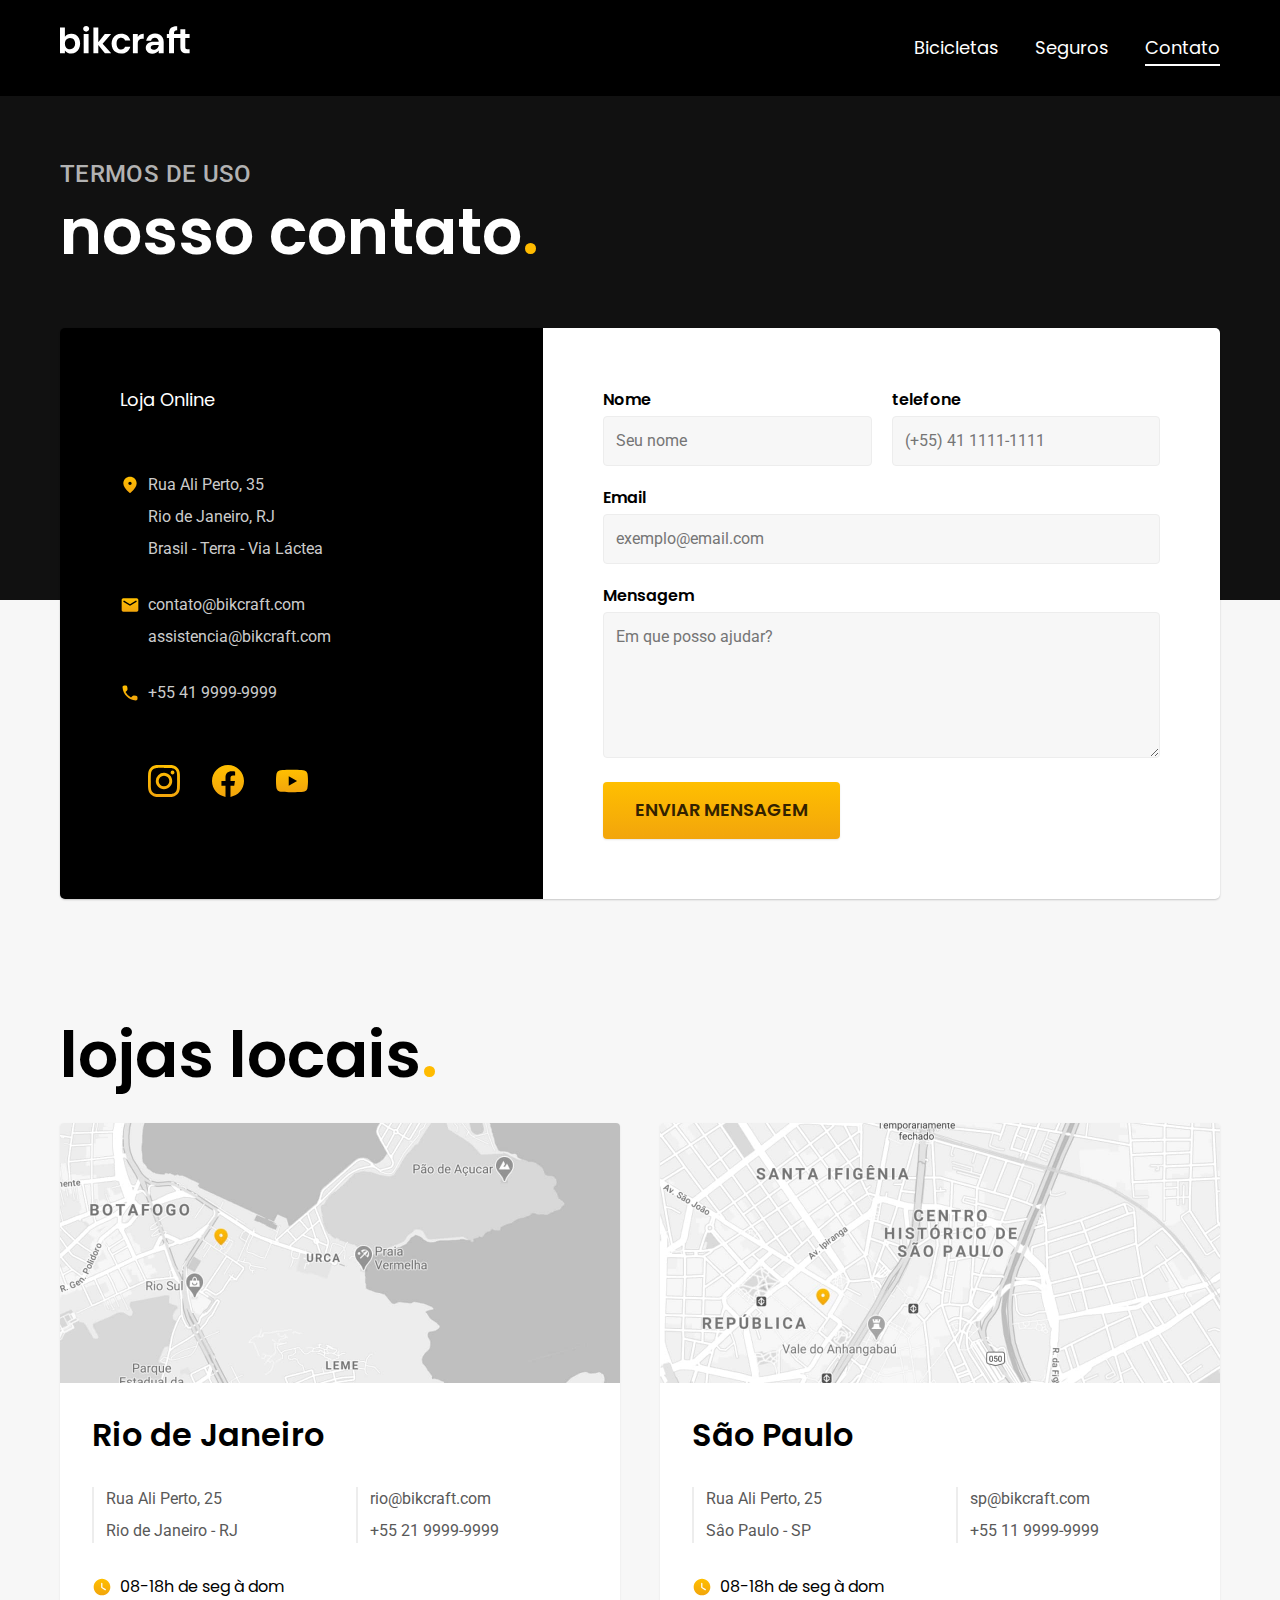
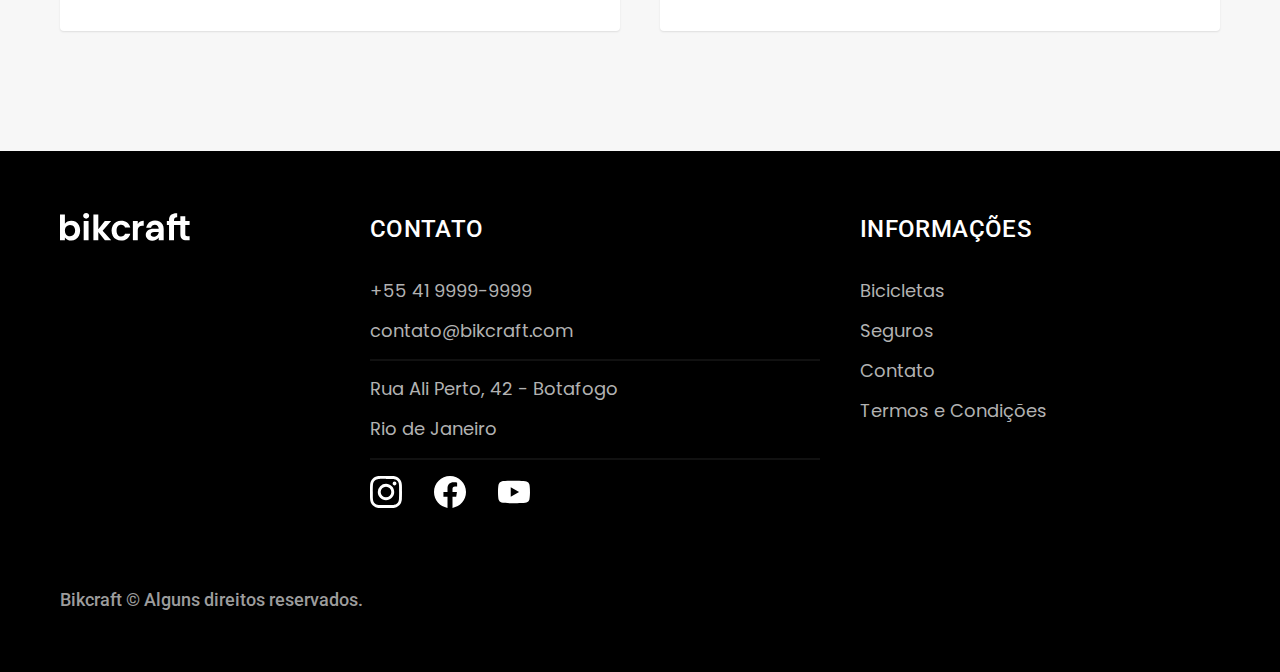
==== contato/contato.html @ 66ee1f3f "First commit" ====
<!DOCTYPE html>
<html lang="pt-br">

<head>
    <meta charset="UTF-8">
    <meta http-equiv="X-UA-Compatible" content="IE=edge">
    <meta name="viewport" content="width=device-width, initial-scale=1.0">
    <meta name="description" content="Bicicletas elétricas de alta precisão e qualidade,  feitas sob medida para o cliente. Explore o mundo na sua velocidade com a Bikcraft.">

    <link rel=" preload" href="/css/style.min.css" as="style">
    <link rel="stylesheet" href="/css/style.min.css">

    <link rel="preconnect" href="https://fonts.googleapis.com">
    <link rel="preconnect" href="https://fonts.gstatic.com" crossorigin>
    <link href="https://fonts.googleapis.com/css2?family=Merriweather:wght@900&family=Poppins:wght@400;600&family=Roboto:wght@400;500;700&display=swap" rel="stylesheet">
    <link rel="icon" href="/resources/img/icones/favicon.svg" type="image/svg+xml">

    <title>Contato | Bikcraft</title>
</head>

<body id="contato">
    <header class="header-bg">
        <div class="container header">
            <a href="../index.html">
                <img src="../resources/img/bikcraft.svg" alt="Bikcraft" width="132" height="32"> width="132" height="32">
            </a>
            <nav aria-label="Navegação">
                <ul class="header-menu font-1-m cor-0">
                    <li> <a href="../bikes/bicicletas.html">Bicicletas</a></li>
                    <li> <a href="../seguros/seguros.html">Seguros</a></li>
                    <li> <a href="../contato/contato.html">Contato</a></li>
                </ul>
            </nav>
        </div>
    </header>

    <main>
        <div class="titulo-bg">
            <div class="container titulo">
                <p class="font-2-l-b cor-5">Termos de uso</p>
                <h1 class="font-1-xxl cor-0">nosso contato<span class="cor-p1">.</span></h1>
            </div>
        </div>

        <div class="container contato">
            <section class="contato-dados" aria-label="Endereço">
                <h2 class="font-1-m cor-0">Loja Online</h2>
                <div class="contato-endereco font-2-s cor-4">
                    <p>Rua Ali Perto, 35</p>
                    <p>Rio de Janeiro, RJ</p>
                    <p>Brasil - Terra - Via Láctea</p>
                </div>
                <address class="contato-meios font-2-s cor-4">
                    <a href="mailto:contato@bikcraft.com">contato@bikcraft.com</a>
                    <a href="mailto:assistencia@bikcraft.com">assistencia@bikcraft.com</a>
                    <a href="tel:+552199999999">+55 41 9999-9999</a>
                </address>

                <div class="contato-redes">
                    <a href="">
                        <img src="../resources/img/redes/instagram-p.svg" alt="Instagram" width="32" height="32">
                    </a>
                    <a href="">
                        <img src="../resources/img/redes/facebook-p.svg" alt="facebook.svg">
                    </a>
                    <a href="">
                        <img src="../resources/img/redes/youtube-p.svg" alt="youtube.svg">
                    </a>
                </div>
            </section>

            <section class="contato-formulario" aria-label="formulario">
                <form class="form" action="./contato.html">
                    <div>
                        <label for="nome">Nome</label>
                        <input type="text" id="nome" name="nome" placeholder="Seu nome">
                    </div>
                    <div>
                        <label for="telefone">telefone</label>
                        <input type="text" id="telefone" name="telefone" placeholder="(+55) 41 1111-1111">
                    </div>
                    <div>
                        <label for="email">Email</label>
                        <input type="email" id="email" name="email" placeholder="exemplo@email.com">
                    </div>
                    <div>
                        <label for="mensagem">Mensagem</label>
                        <textarea id="mensagem" name="mensagem" cols="30" rows="5" placeholder="Em que posso ajudar?"></textarea>
                    </div>
                    <button class="button-padrao">Enviar mensagem</button>
                </form>
            </section>
        </div>
    </main>

    <article class="container lojas">
        <h2 class="font-1-xxl">lojas locais<span class="cor-p1">.</span></h2>

        <div class="lojas-item">
            <img src="/resources/img/lojas/rj.jpg" alt="Mapa marcando o endereço em Rua Ali Perto, 25 - Rio de Janeiro - RJ">

            <div class="lojas-conteudo">
                <h3 class="font-1-xl ">Rio de Janeiro</h3>
                <div class="lojas-dados font-2-s cor-8">
                    <p>Rua Ali Perto, 25</p>
                    <p>Rio de Janeiro - RJ</p>
                </div>
                <div class="lojas-dados font-2-s cor-8">
                    <a href="mailto:rio@bikcraft.com">rio@bikcraft.com</a>
                    <a href="tel:+552199999999">+55 21 9999-9999</a>
                </div>
                <p class="lojas-tempo font-1-s"><img src="/resources/img/icones/horario.svg" alt=""> 08-18h de seg à dom</p>
            </div>

        </div>

        <div class="lojas-item">
            <img src="/resources/img/lojas/sp.jpg" alt="Mapa marcando o endereço em Rua Ali Perto, 25 - Sâo Paulo - SP">

            <div class="lojas-conteudo">
                <h3 class="font-1-xl ">São Paulo</h3>
                <div class="lojas-dados font-2-s cor-8">
                    <p>Rua Ali Perto, 25</p>
                    <p>Sâo Paulo - SP</p>
                </div>
                <div class="lojas-dados font-2-s cor-8">
                    <a href="mailto:rio@bikcraft.com">sp@bikcraft.com</a>
                    <a href="tel:+551199999999">+55 11 9999-9999</a>
                </div>
                <p class="lojas-tempo font-1-s"><img src="/resources/img/icones/horario.svg" alt=""> 08-18h de seg à dom</p>
            </div>

        </div>
    </article>

    <footer class="footer-bg">
        <div class="container footer">
            <img src="../resources/img/bikcraft.svg" alt="Bikcraft" width="132" height="32">
            <div class="footer-contato">
                <h3 class="font-2-l-b cor-0">Contato</h3>
                <ul class="font-1-m cor-5">
                    <li> <a href="tel:+552199999999">+55 41 9999-9999</a> </li>
                    <li> <a href="mailto:contato@bikcraft.com">contato@bikcraft.com</a> </li>
                    <li>Rua Ali Perto, 42 - Botafogo</li>
                    <li>Rio de Janeiro</li>
                </ul>

                <div class="footer-redes">
                    <a href="">
                        <img src="../resources/img/redes/instagram.svg" alt="Instagram">
                    </a>
                    <a href="">
                        <img src="../resources/img/redes/facebook.svg" alt="facebook.svg">
                    </a>
                    <a href="">
                        <img src="../resources/img/redes/youtube.svg" alt="youtube.svg">
                    </a>
                </div>
            </div>
            <div class="footer-informacoes">
                <h3 class="font-2-l-b cor-0">Informações</h3>
                <nav>
                    <ul class="font-1-m cor-5">
                        <li> <a href="../bikes/bicicletas.html">Bicicletas</a></li>
                        <li> <a href="../seguros/seguros.html">Seguros</a></li>
                        <li> <a href="../contato/contato.html">Contato</a></li>
                        <li> <a href="../termos/termos.html">Termos e Condições</a></li>
                    </ul>
                </nav>
            </div>
            <p class="footer-copy font-2-m cor-6">Bikcraft © Alguns direitos reservados.</p>
        </div>
    </footer>
    <script src="/js/script.js"></script>
</body>

</html>
---- css/style.min.css ----
body{margin:0}ul{padding:0;list-style:none}a{text-decoration:none;color:inherit}blockquote,dd,h1,h2,h3,h4,p,ul{margin:0}img{display:block;max-width:100%;height:auto}img[src$=".jpg"]{border-radius:4px}.container{box-sizing:border-box;max-width:1200px;padding:0 20px;margin:0 auto}.container-vazado{box-sizing:border-box;max-width:1400px;padding:0 20px;margin:0 auto}.titulo-bg{background:var(--cor-11);padding-top:60px;padding-bottom:60px}.titulo p{margin-bottom:4px}.col-2{grid-template-columns:span 2}@media (max-width:800px){.titulo-bg{padding-top:40px;padding-bottom:40px}.titulo p{font-size:1rem;font-weight:400}}.header-bg{background:var(--cor-12)}.header{display:flex;flex-wrap:wrap;gap:20px;justify-content:space-between;align-items:center;padding:20px}.header-menu{display:flex;flex-wrap:wrap;gap:36px}.header-menu a{display:inline-block;position:relative;padding:16px 0}.header-menu a:after{content:"";display:block;height:2px;width:0;background:var(--cor-0);margin-top:4px;transition:.2s;position:absolute}.header-menu a.ativo::after,.header-menu a:hover::after{width:100%}@media (max-width:800px){.header-menu{gap:20px}.header-menu a{background:var(--cor-11);padding:12px 16px;border-radius:4px}.header-menu a:hover{background:var(--cor-10)}.header-menu a::before,a:hover::before{display:none}}@media (max-width:600px){.header-menu{gap:12px}.header-menu a{font-size:.875rem;padding:8px 12px}}@media (max-width:500px){.header{flex-direction:column}}.introducao-bg{background:var(--cor-12);box-shadow:inset 0 -120px #fff}.introducao{display:grid;grid-template-columns:1fr 1fr;gap:0 40px}.introducao-conteudo{align-self:end;padding-bottom:210px}.introducao-conteudo h1{margin-bottom:32px}.introducao-conteudo p{margin-bottom:20px;max-width:38ch}.introducao img{object-fit:cover;width:100%;height:100%}@media (max-width:800px){.introducao-bg{background:var(--cor-11);padding:40px}.introducao{grid-template-columns:1fr;gap:32px}.introducao-conteudo{padding-bottom:0}.introducao-conteudo h1{margin-bottom:16px}.introducao img{height:300px;width:100%}}.button-padrao{display:inline-block;padding:16px 32px;background:linear-gradient(#ffbf00,#f2a50c);border-radius:4px;color:#320;font:600 1.125rem/1.35 Poppins,sans-serif;text-transform:uppercase;box-shadow:0 1px 2px rgba(0,0,0,.1);border:none;width:max-content;cursor:pointer}.button-padrao:hover{background:linear-gradient(#ffb60d,#e59317)}.button-sec{display:inline-block;padding:16px 32px;background:var(--cor-10);border-radius:4px;color:#fff;font:600 1.125rem/1.35 Poppins,sans-serif;text-transform:uppercase;box-shadow:0 1px 2px #000}.button-sec:hover{background:var(--cor-9)}.button-terc{display:inline-block;color:var(--cor-p1);font:500 1.5rem/1.5 Poppins,sans-serif;text-transform:uppercase}.button-terc::after{content:"";display:block;width:100%;height:4px;background-color:currentColor}.button-terc:hover{color:var(--cor-0)}.seta{display:flex;align-items:center}.seta::after{content:"";display:inline-block;width:18px;height:10px;margin-left:12px;background:url(/resources/img/icones/seta.svg);transition:.2s}.seta:hover::after{transform:translateX(4px)}@media (max-width:600px){.button-padrao{padding:12px 16px;font-size:1rem}}.font-1-xs{font:400 0.75rem/1.35 Poppins,sans-serif}.font-2-xs{font:400 0.875rem/1.43 Roboto,sans-serif}.font-1-s{font:400 1rem/1.5 Poppins,sans-serif}.font-2-s{font:400 1rem/1.5 Roboto,sans-serif}.font-1-m,.font-1-m-b{font:400 1.125rem/1.35 Poppins,sans-serif}.font-1-m-b{font-weight:600}.font-2-m{font:500 1.125rem/1.35 Roboto,sans-serif}.font-1-l{font:400 1.5rem/1.5 Poppins,sans-serif}.font-2-l,.font-2-l-b{font:400 1.5rem/1.5 Roboto,sans-serif}.font-2-l-b{font-weight:500;letter-spacing:.015em;text-transform:uppercase}.font-1-xl{font:600 2rem/1.25 Poppins,sans-serif}.font-2-xl{font:500 2rem/1.25 Roboto,sans-serif}.font-1-xxl{font:600 4rem/1.125 Poppins,sans-serif}@media (max-width:1200px){.font-1-xxl{font-size:3rem}.font-2-l,.font-2-l-b{font-size:1.125rem}}@media (max-width:800px){.font-1-xxl{font-size:2rem}.font-1-xl,.font-2-xl{font-size:1.5rem}}:root{--cor-0:#fff;--cor-1:#f7f7f7;--cor-2:#ededed;--cor-3:#dedede;--cor-4:#ccc;--cor-5:#b2b2b2;--cor-6:#9c9c9c;--cor-7:#717171;--cor-8:#595959;--cor-9:#404040;--cor-10:#2e2e2e;--cor-11:#111;--cor-12:#000;--cor-p1:#ffbb00;--cor-p2:#e4a30b;--cor-p3:#a66f00;--cor-p4:#664400;--cor-p5:#332200}.cor-0{color:var(--cor-0)}.cor-1{color:var(--cor-1)}.cor-2{color:var(--cor-2)}.cor-3{color:var(--cor-3)}.cor-4{color:var(--cor-4)}.cor-5{color:var(--cor-5)}.cor-6{color:var(--cor-6)}.cor-7{color:var(--cor-7)}.cor-8{color:var(--cor-8)}.cor-9{color:var(--cor-9)}.cor-10{color:var(--cor-10)}.cor-11{color:var(--cor-11)}.cor-12{color:var(--cor-12)}.cor-p1{color:var(--cor-p1)}.cor-p2{color:var(--cor-12)}.cor-p3{color:var(--cor-p3)}.cor-p4{color:var(--cor-p4)}.cor-p5{color:var(--cor-p5)}.bike-list{padding-top:80px;padding-bottom:120px}.bike-list h2{margin-bottom:40px}.bike-list ul{display:flex;gap:40px;overflow-x:auto}.bike-list li{min-width:280px;margin-bottom:20px}.bike-list a{display:block}.bike-list img{margin-bottom:16px}.bike-list h3{display:flex;align-items:center;margin-bottom:8px}.bike-list h3::before{content:"";display:inline-block;height:8px;width:12px;background-color:var(--cor-p1);margin-right:8px}.bike-list a:hover h3::before{width:24px;transition:all .3s}.bike-list li span{padding-left:20px}@media (max-width:800px){.bike-list{padding-bottom:60px}}.tecnologia-bg{background:var(--cor-11);box-shadow:inset 0 80px var(--cor-0),inset 0 -80px var(--cor-0)}.tecnologia{display:grid;grid-template-columns:1fr 1fr;gap:40px}.tecnologia-imagem img{height:100%;width:100%;object-fit:cover;object-position:left}.tecnologia-conteudo{padding-top:160px;padding-bottom:160px}.tecnologia-conteudo>span{display:block;margin-bottom:20px}.tecnologia-conteudo h2{margin-bottom:32px}.tecnologia-conteudo>p{margin-bottom:20px}.tecnologia a{margin-bottom:80px}.tecnologia-vantagens{display:flex;gap:40px}.tecnologia-vantagens h3{margin-bottom:8px;width:max-content}.tecnologia-vantagens img{width:24px;margin-bottom:8px}@media (max-width:800px){.tecnologia-bg{box-shadow:initial}.tecnologia{grid-template-columns:1fr}.tecnologia-conteudo{padding-top:60px;padding-bottom:60px}.tecnologia-imagem{display:none}.tecnologia a{margin-bottom:60px}}@media (max-width:800px){.tecnologia-vantagens{flex-direction:column}}.parceiros{padding-top:60px;padding-bottom:120px}.parceiros h2{margin-bottom:60px}.parceiros ul{display:grid;grid-template-columns:repeat(4,1fr)}.parceiros li{display:flex;padding:32px;border-left:2px solid var(--cor-2)}.parceiros li:first-child,.parceiros li:nth-child(5){border-left:none}.parceiros li:nth-child(n+5){border-top:2px solid var(--cor-2)}.parceiros img{margin:auto}@media (max-width:800px){.parceiros{padding-bottom:60px}.parceiros li{padding:20px}.parceiros h2{margin-bottom:20px}.parceiros ul{grid-template-columns:1fr 1fr}.parceiros li{display:flex;padding:32px;border-left:2px solid var(--cor-2)}.parceiros li:nth-child(odd){border-left:none}.parceiros li:nth-child(n+3){border-top:2px solid var(--cor-2)}}.depoimento{display:grid;grid-template-columns:1fr 1fr;background:var(--cor-p1);overflow:hidden}.depoimento img{width:100%;height:100%;object-fit:cover;border-radius:0}.depoimento-conteudo{padding:40px 40px 80px 80px;align-self:end}.depoimento-conteudo p{font-family:Merriweather,serif;font-style:italic;font-weight:900;margin-bottom:32px;max-width:32ch;position:relative}.depoimento-conteudo p::before{content:"“";font-size:5rem;color:var(--cor-p2);position:absolute;left:-70px;top:-20px}.depoimento-conteudo p::after{content:"”";font-size:5rem;color:var(--cor-p2);position:absolute}@media (min-width:1200px){.depoimento img{max-height:520px}}@media (max-width:800px){.depoimento{grid-template-columns:1fr;text-align:center}.depoimento-conteudo{padding:40px 20px;justify-self:center}.depoimento img{max-height:200px}}@media (max-width:600px){.depoimento-conteudo p{font-size:.875rem;font-weight:900;margin-bottom:32px;max-width:32ch;position:relative}.depoimento-conteudo p::before{content:"“";font-size:2.5rem;color:var(--cor-p2);position:absolute;left:-30px;top:-20px}.depoimento-conteudo p::after{content:"”";font-size:2.5rem;color:var(--cor-p2);position:absolute}}.seguros-bg{background:var(--cor-11)}.seguros{padding-top:60px;padding-bottom:60px;display:grid;grid-template-columns:1fr 1fr;gap:40px;align-items:center}#seguros .seguros{padding-top:0}.seguros h2{grid-column:1/-1}.seguros-item{background:var(--cor-12);padding:32px 32px 32px 60px;border-radius:4px;display:grid;grid-template-columns:1fr auto}.seguros-item h3{margin-bottom:40px}.seguros-item span{grid-column:2;display:block;text-align:right}.seguros-item ul{grid-column:1/-1;margin-bottom:32px}.seguros-item li{display:flex;align-items:center;position:relative}.seguros-item li+li{margin-top:20px}.seguros-item li::before{content:"";display:inline-block;width:13px;height:9px;background-image:url(/resources/img/icones/lista.svg);position:absolute;left:-21px}.seguros-item a{grid-column:1/-1;max-width:fit-content}@media (max-width:800px){.seguros{grid-template-columns:1fr}}.footer-bg{background:var(--cor-12)}.footer{display:grid;grid-template-columns:3fr 5fr 4fr;gap:40px;padding-top:60px;padding-bottom:60px}.footer h3{margin-bottom:32px}.footer-contato ul{margin-bottom:16px}.footer-contato li:nth-child(even)::after{content:"";display:block;max-height:360px;height:2px;background:var(--cor-11);margin-top:16px}.footer li{margin-bottom:16px}.footer-redes{display:flex;gap:32px}.footer a:hover{color:var(--cor-0)}.footer-copy{grid-column:1/-1;margin-top:40px}@media (max-width:800px){.footer>img{display:none}.footer{grid-template-columns:1fr 1fr}}@media (max-width:600px){.footer{grid-template-columns:1fr;gap:60px}.footer-copy{margin-top:0}}.termos{padding-top:80px;padding-bottom:80px}.termos h2{font-weight:600}.termos p+h2{margin-top:40px}.termos p{max-width:77ch;margin-bottom:24px}.bicicletas-bg{background:linear-gradient(to right,#fff 30%,#111 30%)}.bicicletas{display:grid;grid-template-columns:1fr 1fr;gap:40px;padding-top:60px;padding-bottom:60px}.bicicletas-imagem{position:relative}.bicicletas-imagem span{display:inline-block;background-color:var(--cor-12);padding:8px 16px 8px 8px;border-radius:4px 0 0 4px;position:absolute;top:20px;right:0}.bicicletas-conteudo{display:grid;grid-template-columns:1fr auto;align-content:start}.bicicletas-conteudo h2,.bicicletas-conteudo p{grid-column:1/-1}.bicicletas-conteudo h2{margin-bottom:20px}.bicicletas-conteudo h2::before{content:"";display:block;width:12px;height:8px;background:var(--cor-p1);margin-bottom:8px}.bicicletas-conteudo p{margin-bottom:32px}.bicicletas-conteudo a{place-self:end}.bicicletas li{display:flex;align-items:center;gap:8px}.bicicletas li+li{margin-top:16px}.bicicletas-conteudo img{width:24px}@media (max-width:800px){.bicicletas-bg{background:var(--cor-11)}.bicicletas{grid-template-columns:1fr;gap:20px;padding-top:40px;padding-bottom:40px}}@media (max-width:600px){.bicicletas-conteudo{grid-template-columns:1fr}.bicicletas ul{margin-bottom:32px}.bicicletas a{place-self:start}}.vantagens-bg{background:var(--cor-12)}.vantagens{padding-top:120px;padding-bottom:120px}.vantagens h2{margin-bottom:60px}.vantagens ul{display:grid;grid-template-columns:repeat(auto-fit,minmax(280px,max-content));gap:40px 80px}.vantagens h3,.vantagens img{margin-bottom:8px}@media (max-width:800px){.vantagens{padding-top:60px;padding-bottom:60px}.vantagens h2{margin-bottom:40px}.vantagens ul{gap:20px}}.perguntas{padding-bottom:120px;padding-top:120px}.perguntas h2{margin-bottom:60px}.perguntas button{display:grid;grid-template-columns:auto 1fr auto;align-items:center;gap:8px;cursor:pointer;border:none;background:0 0;width:100%;text-align:left}.perguntas dl>div{padding:20px;border-radius:4px}.perguntas dl>div:nth-child(odd){background:var(--cor-1)}.perguntas button::before{content:"";display:inline-block;width:12px;height:8px;background:var(--cor-p1)}.perguntas button::after{content:"";display:inline-block;width:14px;height:6px;background:url(/resources/img/icones/seta-abrir.svg);transition:all .3s}.perguntas button:hover:after,.perguntas button[aria-expanded=true]::after{transform:rotate(180deg)}.js .perguntas dd{display:none;padding-left:20px;padding-top:16px;max-width:80ch}.js .perguntas dd.ativa{display:block}@media (max-width:800px){.perguntas{padding-top:60px;padding-bottom:60px}.perguntas h2{margin-bottom:40px}}.bicicleta{display:grid;grid-template-columns:1fr 1fr;align-items:start;gap:40px;padding-top:60px;padding-bottom:60px}.bicicleta-imagens{display:flex;flex-wrap:wrap;gap:20px}.bicicleta-imagens img{flex:1;min-width:200px;cursor:pointer}.bicicleta-imagens img:nth-child(1){min-width:100%}.bicicleta-conteudo>p{margin-bottom:32px}.bicicleta-comprar{display:grid;grid-template-columns:max-content auto;align-items:center;justify-items:start;gap:8px 12px}.bicicleta-comprar a{grid-row:span 2}.bicicleta-comprar span{display:flex;align-items:center;background:var(--cor-12);padding:4px 8px;border-radius:4px;gap:8px}.bicicleta-conteudo h2{text-transform:uppercase;letter-spacing:.015em;margin-bottom:12px;margin-top:40px}.bicicleta-ficha,.bicicleta-informacoes{padding:32px;background:var(--cor-12);border-radius:4px}.bicicleta-informacoes{margin-bottom:40px;display:grid;grid-template-columns:1fr 1fr;gap:32px}.bicicleta-informacoes img{max-width:24px;margin-bottom:8px}.bicicleta-informacoes h3{margin-bottom:8px}.bicicleta-ficha li{padding:4px 0;display:flex;justify-content:space-between;border-bottom:1px solid var(--cor-11)}.bicicleta-ficha li:last-child{border-bottom:none}.bicicleta-ficha span{color:var(--cor-6)}@media (max-width:800px){.bicicleta{grid-template-columns:1fr;padding-top:40px;padding-bottom:40px}.bicicleta-imagens{grid-row:2}}@media (max-width:500px){.bicicleta-informacoes{grid-template-columns:1fr}.bicicleta-comprar{grid-template-columns:1fr}}.seguro-bg{background:var(--cor-11);box-shadow:inset 0 120px var(--cor-0),inset 0 -120px var(--cor-12)}.seguro{display:grid;grid-template-columns:1fr 1fr;gap:40px}.seguro-imagem img{border-radius:0;object-fit:cover;height:100%;width:100%}.seguro-conteudo{padding-top:180px;padding-bottom:180px}.seguro h2{margin-bottom:32px}.seguro p{margin-bottom:20px}@media (max-width:800px){.seguro-bg{background:var(--cor-11);box-shadow:inset 0 -60px var(--cor-12)}.seguro{grid-template-columns:1fr}.seguro-conteudo{grid-row:1;padding-top:40px;padding-bottom:0}}#contato{background:linear-gradient(var(--cor-11) 600px,var(--cor-1) 0)}.contato{display:grid;grid-template-columns:5fr 7fr}.contato-dados,.contato-formulario{padding:60px;box-shadow:0 1px 2px rgba(0,0,0,.2)}.contato-dados{background:var(--cor-12);border-radius:5px 0 0 5px}.contato-formulario{background:var(--cor-0);border-radius:0 5px 5px 0}.contato-dados h2{margin-bottom:60px}.contato-endereco{margin-bottom:32px;padding-left:28px;background:url(/resources/img/icones/local.svg) no-repeat 0 2px}.contato-endereco p{margin-bottom:8px}.contato-meios a{display:block;max-width:max-content;margin-bottom:8px;padding-left:28px}.contato-meios a:hover{color:var(--cor-0)}.contato-meios a:first-child{background:url(/resources/img/icones/email.svg) no-repeat 0 2px}.contato-meios a:nth-child(2){margin-bottom:32px}.contato-meios a:nth-child(3){background:url(/resources/img/icones/telefone.svg) no-repeat 0 2px;margin-bottom:60px}.contato-redes{display:flex;gap:32px;padding-left:28px}@media (max-width:800px){.contato{grid-template-columns:1fr}.contato-dados,.contato-formulario{padding:20px}.contato-dados{border-radius:5px 5px 0 0}.contato-formulario{border-radius:0 0 5px 5px}.contato-dados h2{margin-bottom:32px}.contato-meios a:nth-child(3){background:url(/resources/img/icones/telefone.svg) no-repeat 0 2px;margin-bottom:32px}.contato-redes{margin-bottom:12px}}@media (max-width:600px){#contato{background:linear-gradient(var(--cor-11) 400px,var(--cor-1) 0)}}.lojas{display:grid;grid-template-columns:1fr 1fr;gap:0 40px;padding-top:120px;padding-bottom:120px}.lojas h2{grid-column:1/-1;padding-bottom:32px}.lojas img{border-radius:4px 4px 0 0}.lojas-item{border-radius:4px;background:var(--cor-0);box-shadow:0 1px 2px rgba(0,0,0,.1)}.lojas-conteudo{display:grid;grid-template-columns:1fr 1fr;gap:32px 32px;padding:32px}.lojas-conteudo h3,.lojas-tempo{grid-column:1/-1}.lojas-dados{display:grid;gap:8px;border-left:2px solid var(--cor-2);padding-left:12px}.lojas-tempo{display:flex;align-items:center;gap:8px}@media (max-width:800px){.lojas{gap:20px;padding-top:60px;padding-bottom:60px}.lojas h2{margin-bottom:32px}.lojas-conteudo{grid-template-columns:1fr}}@media (max-width:800px){.lojas{grid-template-columns:1fr}}.form{display:grid;grid-template-columns:1fr 1fr;gap:20px}.form .col-2{grid-column:span 2}.form label{display:block;font:600 1rem/1.5 Poppins,sans-serif;margin-bottom:4px}.form input[type=email],.form input[type=text],.form textarea{font:400 1rem/1.5 Roboto,sans-serif;background:var(--cor-1);border:1px solid var(--cor-2);padding:12px;border-radius:4px;width:100%;box-sizing:border-box}.form input[type=email]:focus,.form input[type=text]:focus,.form textarea:focus{outline:0;border-color:var(--cor-p1);background:var(--cor-0);box-shadow:0 0 0 2px #fea}.form button,.form div:nth-child(3),.form div:nth-child(4){grid-column:span 2}@media (max-width:800px){.form{grid-template-columns:1fr}.form button,.form div:nth-child(3),.form div:nth-child(4){grid-column:1}.form .col-2{grid-column:1}}#orcamento{background:linear-gradient(var(--cor-11) 600px,var(--cor-1) 0)}.orcamento{display:grid;grid-template-columns:5fr 7fr;padding-bottom:120px}.orcamento h2{text-transform:uppercase;position:relative;display:flex;align-items:center}.orcamento h2::before{content:"";display:inline-block;width:4px;height:8px;background:var(--cor-p1);position:absolute;left:-12px}.orcamento-dados,.orcamento-produto{padding:60px;box-shadow:0 1px 2px rgba(0,0,0,.1)}.orcamento-produto{border-radius:5px 0 0 5px;background:var(--cor-12);display:grid;grid-template-columns:1fr 1fr;gap:20px;align-content:start}.orcamento-produto label{font:400 1rem/1.5 Poppins,sans-serif;color:var(--cor-4);background:var(--cor-10);padding:12px 16px;border-radius:4px;cursor:pointer;display:grid;grid-template-columns:auto 1fr auto;align-items:center}.orcamento-produto input[type=radio]{opacity:0;position:absolute;pointer-events:none}.orcamento-produto label:hover{background:var(--cor-9)}.orcamento-produto input:checked+label{background:var(--cor-0);color:var(--cor-11);transition:all .3s}.orcamento-produto label::before{content:"";display:inline-block;width:12px;height:12px;border:1px solid var(--cor-6);border-radius:50%;margin-right:8px}.orcamento-produto label span{display:none}.orcamento-produto input:checked+label span{display:inline-block}.orcamento-produto input:checked+label::before{background:var(--cor-7);box-shadow:inset 0 0 0 3px var(--cor-0),inset 0 0 0 5px var(--cor-7)}.orcamento-produto>*{grid-column:1/-1}.orcamento-produto>label{grid-column:initial}.orcamento-dados{border-radius:0 5px 5px 0;background:var(--cor-0)}.orcamento-conteudo{display:none}.orcamento-conteudo h2{margin-top:20px}.margin{margin-top:20px}#bikcraft:checked~#orcamento-bikcraft,#seguro:checked~#orcamento-seguro{display:grid;gap:20px}.orcamento-detalhes{background:var(--cor-0);padding:20px;display:none;grid-template-columns:1fr 1fr;border-radius:4px;align-items:center}.orcamento-detalhes li{display:flex;align-items:center;margin-bottom:8px}.orcamento-detalhes li img{width:16px;margin-right:8px}.orcamento-produto input:checked+label+.orcamento-detalhes{display:grid;margin-bottom:20px}.checkbox{margin-top:30px;margin-bottom:10px;display:grid;grid-template-columns:auto 1fr;gap:10px;align-items:center}.checkbox label{margin:0}.checkbox input{margin:0;width:16px;height:16px}.checkbox a{color:#6495ed}@media (max-width:1200px){.orcamento-dados,.orcamento-produto{padding:32px}}@media (max-width:800px){.orcamento{grid-template-columns:1fr}.orcamento-dados{border-radius:5px 5px 0 0}.orcamento-dados{border-radius:0 0 5px 5px}}@media (max-width:400px){.orcamento-produto{grid-template-columns:1fr}.checkbox input{margin:0;width:20px;height:20px}.checkbox label{font-size:.81rem}}.js .fadeInDown{transform:translate3d(0,-20px,0)}.js .fadeInUp{transform:translate3d(0,20px,0)}.js .fadeInRight{transform:translate3d(20px,0,0)}.js .fadeInLeft{transform:translate3d(-20px,0,0)}.js [data-anime]{opacity:0}.js .anime{opacity:1;transform:none;transition:transform .8s,opacity .8s}
---- css/style.min.css ----
body{margin:0}ul{padding:0;list-style:none}a{text-decoration:none;color:inherit}blockquote,dd,h1,h2,h3,h4,p,ul{margin:0}img{display:block;max-width:100%;height:auto}img[src$=".jpg"]{border-radius:4px}.container{box-sizing:border-box;max-width:1200px;padding:0 20px;margin:0 auto}.container-vazado{box-sizing:border-box;max-width:1400px;padding:0 20px;margin:0 auto}.titulo-bg{background:var(--cor-11);padding-top:60px;padding-bottom:60px}.titulo p{margin-bottom:4px}.col-2{grid-template-columns:span 2}@media (max-width:800px){.titulo-bg{padding-top:40px;padding-bottom:40px}.titulo p{font-size:1rem;font-weight:400}}.header-bg{background:var(--cor-12)}.header{display:flex;flex-wrap:wrap;gap:20px;justify-content:space-between;align-items:center;padding:20px}.header-menu{display:flex;flex-wrap:wrap;gap:36px}.header-menu a{display:inline-block;position:relative;padding:16px 0}.header-menu a:after{content:"";display:block;height:2px;width:0;background:var(--cor-0);margin-top:4px;transition:.2s;position:absolute}.header-menu a.ativo::after,.header-menu a:hover::after{width:100%}@media (max-width:800px){.header-menu{gap:20px}.header-menu a{background:var(--cor-11);padding:12px 16px;border-radius:4px}.header-menu a:hover{background:var(--cor-10)}.header-menu a::before,a:hover::before{display:none}}@media (max-width:600px){.header-menu{gap:12px}.header-menu a{font-size:.875rem;padding:8px 12px}}@media (max-width:500px){.header{flex-direction:column}}.introducao-bg{background:var(--cor-12);box-shadow:inset 0 -120px #fff}.introducao{display:grid;grid-template-columns:1fr 1fr;gap:0 40px}.introducao-conteudo{align-self:end;padding-bottom:210px}.introducao-conteudo h1{margin-bottom:32px}.introducao-conteudo p{margin-bottom:20px;max-width:38ch}.introducao img{object-fit:cover;width:100%;height:100%}@media (max-width:800px){.introducao-bg{background:var(--cor-11);padding:40px}.introducao{grid-template-columns:1fr;gap:32px}.introducao-conteudo{padding-bottom:0}.introducao-conteudo h1{margin-bottom:16px}.introducao img{height:300px;width:100%}}.button-padrao{display:inline-block;padding:16px 32px;background:linear-gradient(#ffbf00,#f2a50c);border-radius:4px;color:#320;font:600 1.125rem/1.35 Poppins,sans-serif;text-transform:uppercase;box-shadow:0 1px 2px rgba(0,0,0,.1);border:none;width:max-content;cursor:pointer}.button-padrao:hover{background:linear-gradient(#ffb60d,#e59317)}.button-sec{display:inline-block;padding:16px 32px;background:var(--cor-10);border-radius:4px;color:#fff;font:600 1.125rem/1.35 Poppins,sans-serif;text-transform:uppercase;box-shadow:0 1px 2px #000}.button-sec:hover{background:var(--cor-9)}.button-terc{display:inline-block;color:var(--cor-p1);font:500 1.5rem/1.5 Poppins,sans-serif;text-transform:uppercase}.button-terc::after{content:"";display:block;width:100%;height:4px;background-color:currentColor}.button-terc:hover{color:var(--cor-0)}.seta{display:flex;align-items:center}.seta::after{content:"";display:inline-block;width:18px;height:10px;margin-left:12px;background:url(/resources/img/icones/seta.svg);transition:.2s}.seta:hover::after{transform:translateX(4px)}@media (max-width:600px){.button-padrao{padding:12px 16px;font-size:1rem}}.font-1-xs{font:400 0.75rem/1.35 Poppins,sans-serif}.font-2-xs{font:400 0.875rem/1.43 Roboto,sans-serif}.font-1-s{font:400 1rem/1.5 Poppins,sans-serif}.font-2-s{font:400 1rem/1.5 Roboto,sans-serif}.font-1-m,.font-1-m-b{font:400 1.125rem/1.35 Poppins,sans-serif}.font-1-m-b{font-weight:600}.font-2-m{font:500 1.125rem/1.35 Roboto,sans-serif}.font-1-l{font:400 1.5rem/1.5 Poppins,sans-serif}.font-2-l,.font-2-l-b{font:400 1.5rem/1.5 Roboto,sans-serif}.font-2-l-b{font-weight:500;letter-spacing:.015em;text-transform:uppercase}.font-1-xl{font:600 2rem/1.25 Poppins,sans-serif}.font-2-xl{font:500 2rem/1.25 Roboto,sans-serif}.font-1-xxl{font:600 4rem/1.125 Poppins,sans-serif}@media (max-width:1200px){.font-1-xxl{font-size:3rem}.font-2-l,.font-2-l-b{font-size:1.125rem}}@media (max-width:800px){.font-1-xxl{font-size:2rem}.font-1-xl,.font-2-xl{font-size:1.5rem}}:root{--cor-0:#fff;--cor-1:#f7f7f7;--cor-2:#ededed;--cor-3:#dedede;--cor-4:#ccc;--cor-5:#b2b2b2;--cor-6:#9c9c9c;--cor-7:#717171;--cor-8:#595959;--cor-9:#404040;--cor-10:#2e2e2e;--cor-11:#111;--cor-12:#000;--cor-p1:#ffbb00;--cor-p2:#e4a30b;--cor-p3:#a66f00;--cor-p4:#664400;--cor-p5:#332200}.cor-0{color:var(--cor-0)}.cor-1{color:var(--cor-1)}.cor-2{color:var(--cor-2)}.cor-3{color:var(--cor-3)}.cor-4{color:var(--cor-4)}.cor-5{color:var(--cor-5)}.cor-6{color:var(--cor-6)}.cor-7{color:var(--cor-7)}.cor-8{color:var(--cor-8)}.cor-9{color:var(--cor-9)}.cor-10{color:var(--cor-10)}.cor-11{color:var(--cor-11)}.cor-12{color:var(--cor-12)}.cor-p1{color:var(--cor-p1)}.cor-p2{color:var(--cor-12)}.cor-p3{color:var(--cor-p3)}.cor-p4{color:var(--cor-p4)}.cor-p5{color:var(--cor-p5)}.bike-list{padding-top:80px;padding-bottom:120px}.bike-list h2{margin-bottom:40px}.bike-list ul{display:flex;gap:40px;overflow-x:auto}.bike-list li{min-width:280px;margin-bottom:20px}.bike-list a{display:block}.bike-list img{margin-bottom:16px}.bike-list h3{display:flex;align-items:center;margin-bottom:8px}.bike-list h3::before{content:"";display:inline-block;height:8px;width:12px;background-color:var(--cor-p1);margin-right:8px}.bike-list a:hover h3::before{width:24px;transition:all .3s}.bike-list li span{padding-left:20px}@media (max-width:800px){.bike-list{padding-bottom:60px}}.tecnologia-bg{background:var(--cor-11);box-shadow:inset 0 80px var(--cor-0),inset 0 -80px var(--cor-0)}.tecnologia{display:grid;grid-template-columns:1fr 1fr;gap:40px}.tecnologia-imagem img{height:100%;width:100%;object-fit:cover;object-position:left}.tecnologia-conteudo{padding-top:160px;padding-bottom:160px}.tecnologia-conteudo>span{display:block;margin-bottom:20px}.tecnologia-conteudo h2{margin-bottom:32px}.tecnologia-conteudo>p{margin-bottom:20px}.tecnologia a{margin-bottom:80px}.tecnologia-vantagens{display:flex;gap:40px}.tecnologia-vantagens h3{margin-bottom:8px;width:max-content}.tecnologia-vantagens img{width:24px;margin-bottom:8px}@media (max-width:800px){.tecnologia-bg{box-shadow:initial}.tecnologia{grid-template-columns:1fr}.tecnologia-conteudo{padding-top:60px;padding-bottom:60px}.tecnologia-imagem{display:none}.tecnologia a{margin-bottom:60px}}@media (max-width:800px){.tecnologia-vantagens{flex-direction:column}}.parceiros{padding-top:60px;padding-bottom:120px}.parceiros h2{margin-bottom:60px}.parceiros ul{display:grid;grid-template-columns:repeat(4,1fr)}.parceiros li{display:flex;padding:32px;border-left:2px solid var(--cor-2)}.parceiros li:first-child,.parceiros li:nth-child(5){border-left:none}.parceiros li:nth-child(n+5){border-top:2px solid var(--cor-2)}.parceiros img{margin:auto}@media (max-width:800px){.parceiros{padding-bottom:60px}.parceiros li{padding:20px}.parceiros h2{margin-bottom:20px}.parceiros ul{grid-template-columns:1fr 1fr}.parceiros li{display:flex;padding:32px;border-left:2px solid var(--cor-2)}.parceiros li:nth-child(odd){border-left:none}.parceiros li:nth-child(n+3){border-top:2px solid var(--cor-2)}}.depoimento{display:grid;grid-template-columns:1fr 1fr;background:var(--cor-p1);overflow:hidden}.depoimento img{width:100%;height:100%;object-fit:cover;border-radius:0}.depoimento-conteudo{padding:40px 40px 80px 80px;align-self:end}.depoimento-conteudo p{font-family:Merriweather,serif;font-style:italic;font-weight:900;margin-bottom:32px;max-width:32ch;position:relative}.depoimento-conteudo p::before{content:"“";font-size:5rem;color:var(--cor-p2);position:absolute;left:-70px;top:-20px}.depoimento-conteudo p::after{content:"”";font-size:5rem;color:var(--cor-p2);position:absolute}@media (min-width:1200px){.depoimento img{max-height:520px}}@media (max-width:800px){.depoimento{grid-template-columns:1fr;text-align:center}.depoimento-conteudo{padding:40px 20px;justify-self:center}.depoimento img{max-height:200px}}@media (max-width:600px){.depoimento-conteudo p{font-size:.875rem;font-weight:900;margin-bottom:32px;max-width:32ch;position:relative}.depoimento-conteudo p::before{content:"“";font-size:2.5rem;color:var(--cor-p2);position:absolute;left:-30px;top:-20px}.depoimento-conteudo p::after{content:"”";font-size:2.5rem;color:var(--cor-p2);position:absolute}}.seguros-bg{background:var(--cor-11)}.seguros{padding-top:60px;padding-bottom:60px;display:grid;grid-template-columns:1fr 1fr;gap:40px;align-items:center}#seguros .seguros{padding-top:0}.seguros h2{grid-column:1/-1}.seguros-item{background:var(--cor-12);padding:32px 32px 32px 60px;border-radius:4px;display:grid;grid-template-columns:1fr auto}.seguros-item h3{margin-bottom:40px}.seguros-item span{grid-column:2;display:block;text-align:right}.seguros-item ul{grid-column:1/-1;margin-bottom:32px}.seguros-item li{display:flex;align-items:center;position:relative}.seguros-item li+li{margin-top:20px}.seguros-item li::before{content:"";display:inline-block;width:13px;height:9px;background-image:url(/resources/img/icones/lista.svg);position:absolute;left:-21px}.seguros-item a{grid-column:1/-1;max-width:fit-content}@media (max-width:800px){.seguros{grid-template-columns:1fr}}.footer-bg{background:var(--cor-12)}.footer{display:grid;grid-template-columns:3fr 5fr 4fr;gap:40px;padding-top:60px;padding-bottom:60px}.footer h3{margin-bottom:32px}.footer-contato ul{margin-bottom:16px}.footer-contato li:nth-child(even)::after{content:"";display:block;max-height:360px;height:2px;background:var(--cor-11);margin-top:16px}.footer li{margin-bottom:16px}.footer-redes{display:flex;gap:32px}.footer a:hover{color:var(--cor-0)}.footer-copy{grid-column:1/-1;margin-top:40px}@media (max-width:800px){.footer>img{display:none}.footer{grid-template-columns:1fr 1fr}}@media (max-width:600px){.footer{grid-template-columns:1fr;gap:60px}.footer-copy{margin-top:0}}.termos{padding-top:80px;padding-bottom:80px}.termos h2{font-weight:600}.termos p+h2{margin-top:40px}.termos p{max-width:77ch;margin-bottom:24px}.bicicletas-bg{background:linear-gradient(to right,#fff 30%,#111 30%)}.bicicletas{display:grid;grid-template-columns:1fr 1fr;gap:40px;padding-top:60px;padding-bottom:60px}.bicicletas-imagem{position:relative}.bicicletas-imagem span{display:inline-block;background-color:var(--cor-12);padding:8px 16px 8px 8px;border-radius:4px 0 0 4px;position:absolute;top:20px;right:0}.bicicletas-conteudo{display:grid;grid-template-columns:1fr auto;align-content:start}.bicicletas-conteudo h2,.bicicletas-conteudo p{grid-column:1/-1}.bicicletas-conteudo h2{margin-bottom:20px}.bicicletas-conteudo h2::before{content:"";display:block;width:12px;height:8px;background:var(--cor-p1);margin-bottom:8px}.bicicletas-conteudo p{margin-bottom:32px}.bicicletas-conteudo a{place-self:end}.bicicletas li{display:flex;align-items:center;gap:8px}.bicicletas li+li{margin-top:16px}.bicicletas-conteudo img{width:24px}@media (max-width:800px){.bicicletas-bg{background:var(--cor-11)}.bicicletas{grid-template-columns:1fr;gap:20px;padding-top:40px;padding-bottom:40px}}@media (max-width:600px){.bicicletas-conteudo{grid-template-columns:1fr}.bicicletas ul{margin-bottom:32px}.bicicletas a{place-self:start}}.vantagens-bg{background:var(--cor-12)}.vantagens{padding-top:120px;padding-bottom:120px}.vantagens h2{margin-bottom:60px}.vantagens ul{display:grid;grid-template-columns:repeat(auto-fit,minmax(280px,max-content));gap:40px 80px}.vantagens h3,.vantagens img{margin-bottom:8px}@media (max-width:800px){.vantagens{padding-top:60px;padding-bottom:60px}.vantagens h2{margin-bottom:40px}.vantagens ul{gap:20px}}.perguntas{padding-bottom:120px;padding-top:120px}.perguntas h2{margin-bottom:60px}.perguntas button{display:grid;grid-template-columns:auto 1fr auto;align-items:center;gap:8px;cursor:pointer;border:none;background:0 0;width:100%;text-align:left}.perguntas dl>div{padding:20px;border-radius:4px}.perguntas dl>div:nth-child(odd){background:var(--cor-1)}.perguntas button::before{content:"";display:inline-block;width:12px;height:8px;background:var(--cor-p1)}.perguntas button::after{content:"";display:inline-block;width:14px;height:6px;background:url(/resources/img/icones/seta-abrir.svg);transition:all .3s}.perguntas button:hover:after,.perguntas button[aria-expanded=true]::after{transform:rotate(180deg)}.js .perguntas dd{display:none;padding-left:20px;padding-top:16px;max-width:80ch}.js .perguntas dd.ativa{display:block}@media (max-width:800px){.perguntas{padding-top:60px;padding-bottom:60px}.perguntas h2{margin-bottom:40px}}.bicicleta{display:grid;grid-template-columns:1fr 1fr;align-items:start;gap:40px;padding-top:60px;padding-bottom:60px}.bicicleta-imagens{display:flex;flex-wrap:wrap;gap:20px}.bicicleta-imagens img{flex:1;min-width:200px;cursor:pointer}.bicicleta-imagens img:nth-child(1){min-width:100%}.bicicleta-conteudo>p{margin-bottom:32px}.bicicleta-comprar{display:grid;grid-template-columns:max-content auto;align-items:center;justify-items:start;gap:8px 12px}.bicicleta-comprar a{grid-row:span 2}.bicicleta-comprar span{display:flex;align-items:center;background:var(--cor-12);padding:4px 8px;border-radius:4px;gap:8px}.bicicleta-conteudo h2{text-transform:uppercase;letter-spacing:.015em;margin-bottom:12px;margin-top:40px}.bicicleta-ficha,.bicicleta-informacoes{padding:32px;background:var(--cor-12);border-radius:4px}.bicicleta-informacoes{margin-bottom:40px;display:grid;grid-template-columns:1fr 1fr;gap:32px}.bicicleta-informacoes img{max-width:24px;margin-bottom:8px}.bicicleta-informacoes h3{margin-bottom:8px}.bicicleta-ficha li{padding:4px 0;display:flex;justify-content:space-between;border-bottom:1px solid var(--cor-11)}.bicicleta-ficha li:last-child{border-bottom:none}.bicicleta-ficha span{color:var(--cor-6)}@media (max-width:800px){.bicicleta{grid-template-columns:1fr;padding-top:40px;padding-bottom:40px}.bicicleta-imagens{grid-row:2}}@media (max-width:500px){.bicicleta-informacoes{grid-template-columns:1fr}.bicicleta-comprar{grid-template-columns:1fr}}.seguro-bg{background:var(--cor-11);box-shadow:inset 0 120px var(--cor-0),inset 0 -120px var(--cor-12)}.seguro{display:grid;grid-template-columns:1fr 1fr;gap:40px}.seguro-imagem img{border-radius:0;object-fit:cover;height:100%;width:100%}.seguro-conteudo{padding-top:180px;padding-bottom:180px}.seguro h2{margin-bottom:32px}.seguro p{margin-bottom:20px}@media (max-width:800px){.seguro-bg{background:var(--cor-11);box-shadow:inset 0 -60px var(--cor-12)}.seguro{grid-template-columns:1fr}.seguro-conteudo{grid-row:1;padding-top:40px;padding-bottom:0}}#contato{background:linear-gradient(var(--cor-11) 600px,var(--cor-1) 0)}.contato{display:grid;grid-template-columns:5fr 7fr}.contato-dados,.contato-formulario{padding:60px;box-shadow:0 1px 2px rgba(0,0,0,.2)}.contato-dados{background:var(--cor-12);border-radius:5px 0 0 5px}.contato-formulario{background:var(--cor-0);border-radius:0 5px 5px 0}.contato-dados h2{margin-bottom:60px}.contato-endereco{margin-bottom:32px;padding-left:28px;background:url(/resources/img/icones/local.svg) no-repeat 0 2px}.contato-endereco p{margin-bottom:8px}.contato-meios a{display:block;max-width:max-content;margin-bottom:8px;padding-left:28px}.contato-meios a:hover{color:var(--cor-0)}.contato-meios a:first-child{background:url(/resources/img/icones/email.svg) no-repeat 0 2px}.contato-meios a:nth-child(2){margin-bottom:32px}.contato-meios a:nth-child(3){background:url(/resources/img/icones/telefone.svg) no-repeat 0 2px;margin-bottom:60px}.contato-redes{display:flex;gap:32px;padding-left:28px}@media (max-width:800px){.contato{grid-template-columns:1fr}.contato-dados,.contato-formulario{padding:20px}.contato-dados{border-radius:5px 5px 0 0}.contato-formulario{border-radius:0 0 5px 5px}.contato-dados h2{margin-bottom:32px}.contato-meios a:nth-child(3){background:url(/resources/img/icones/telefone.svg) no-repeat 0 2px;margin-bottom:32px}.contato-redes{margin-bottom:12px}}@media (max-width:600px){#contato{background:linear-gradient(var(--cor-11) 400px,var(--cor-1) 0)}}.lojas{display:grid;grid-template-columns:1fr 1fr;gap:0 40px;padding-top:120px;padding-bottom:120px}.lojas h2{grid-column:1/-1;padding-bottom:32px}.lojas img{border-radius:4px 4px 0 0}.lojas-item{border-radius:4px;background:var(--cor-0);box-shadow:0 1px 2px rgba(0,0,0,.1)}.lojas-conteudo{display:grid;grid-template-columns:1fr 1fr;gap:32px 32px;padding:32px}.lojas-conteudo h3,.lojas-tempo{grid-column:1/-1}.lojas-dados{display:grid;gap:8px;border-left:2px solid var(--cor-2);padding-left:12px}.lojas-tempo{display:flex;align-items:center;gap:8px}@media (max-width:800px){.lojas{gap:20px;padding-top:60px;padding-bottom:60px}.lojas h2{margin-bottom:32px}.lojas-conteudo{grid-template-columns:1fr}}@media (max-width:800px){.lojas{grid-template-columns:1fr}}.form{display:grid;grid-template-columns:1fr 1fr;gap:20px}.form .col-2{grid-column:span 2}.form label{display:block;font:600 1rem/1.5 Poppins,sans-serif;margin-bottom:4px}.form input[type=email],.form input[type=text],.form textarea{font:400 1rem/1.5 Roboto,sans-serif;background:var(--cor-1);border:1px solid var(--cor-2);padding:12px;border-radius:4px;width:100%;box-sizing:border-box}.form input[type=email]:focus,.form input[type=text]:focus,.form textarea:focus{outline:0;border-color:var(--cor-p1);background:var(--cor-0);box-shadow:0 0 0 2px #fea}.form button,.form div:nth-child(3),.form div:nth-child(4){grid-column:span 2}@media (max-width:800px){.form{grid-template-columns:1fr}.form button,.form div:nth-child(3),.form div:nth-child(4){grid-column:1}.form .col-2{grid-column:1}}#orcamento{background:linear-gradient(var(--cor-11) 600px,var(--cor-1) 0)}.orcamento{display:grid;grid-template-columns:5fr 7fr;padding-bottom:120px}.orcamento h2{text-transform:uppercase;position:relative;display:flex;align-items:center}.orcamento h2::before{content:"";display:inline-block;width:4px;height:8px;background:var(--cor-p1);position:absolute;left:-12px}.orcamento-dados,.orcamento-produto{padding:60px;box-shadow:0 1px 2px rgba(0,0,0,.1)}.orcamento-produto{border-radius:5px 0 0 5px;background:var(--cor-12);display:grid;grid-template-columns:1fr 1fr;gap:20px;align-content:start}.orcamento-produto label{font:400 1rem/1.5 Poppins,sans-serif;color:var(--cor-4);background:var(--cor-10);padding:12px 16px;border-radius:4px;cursor:pointer;display:grid;grid-template-columns:auto 1fr auto;align-items:center}.orcamento-produto input[type=radio]{opacity:0;position:absolute;pointer-events:none}.orcamento-produto label:hover{background:var(--cor-9)}.orcamento-produto input:checked+label{background:var(--cor-0);color:var(--cor-11);transition:all .3s}.orcamento-produto label::before{content:"";display:inline-block;width:12px;height:12px;border:1px solid var(--cor-6);border-radius:50%;margin-right:8px}.orcamento-produto label span{display:none}.orcamento-produto input:checked+label span{display:inline-block}.orcamento-produto input:checked+label::before{background:var(--cor-7);box-shadow:inset 0 0 0 3px var(--cor-0),inset 0 0 0 5px var(--cor-7)}.orcamento-produto>*{grid-column:1/-1}.orcamento-produto>label{grid-column:initial}.orcamento-dados{border-radius:0 5px 5px 0;background:var(--cor-0)}.orcamento-conteudo{display:none}.orcamento-conteudo h2{margin-top:20px}.margin{margin-top:20px}#bikcraft:checked~#orcamento-bikcraft,#seguro:checked~#orcamento-seguro{display:grid;gap:20px}.orcamento-detalhes{background:var(--cor-0);padding:20px;display:none;grid-template-columns:1fr 1fr;border-radius:4px;align-items:center}.orcamento-detalhes li{display:flex;align-items:center;margin-bottom:8px}.orcamento-detalhes li img{width:16px;margin-right:8px}.orcamento-produto input:checked+label+.orcamento-detalhes{display:grid;margin-bottom:20px}.checkbox{margin-top:30px;margin-bottom:10px;display:grid;grid-template-columns:auto 1fr;gap:10px;align-items:center}.checkbox label{margin:0}.checkbox input{margin:0;width:16px;height:16px}.checkbox a{color:#6495ed}@media (max-width:1200px){.orcamento-dados,.orcamento-produto{padding:32px}}@media (max-width:800px){.orcamento{grid-template-columns:1fr}.orcamento-dados{border-radius:5px 5px 0 0}.orcamento-dados{border-radius:0 0 5px 5px}}@media (max-width:400px){.orcamento-produto{grid-template-columns:1fr}.checkbox input{margin:0;width:20px;height:20px}.checkbox label{font-size:.81rem}}.js .fadeInDown{transform:translate3d(0,-20px,0)}.js .fadeInUp{transform:translate3d(0,20px,0)}.js .fadeInRight{transform:translate3d(20px,0,0)}.js .fadeInLeft{transform:translate3d(-20px,0,0)}.js [data-anime]{opacity:0}.js .anime{opacity:1;transform:none;transition:transform .8s,opacity .8s}
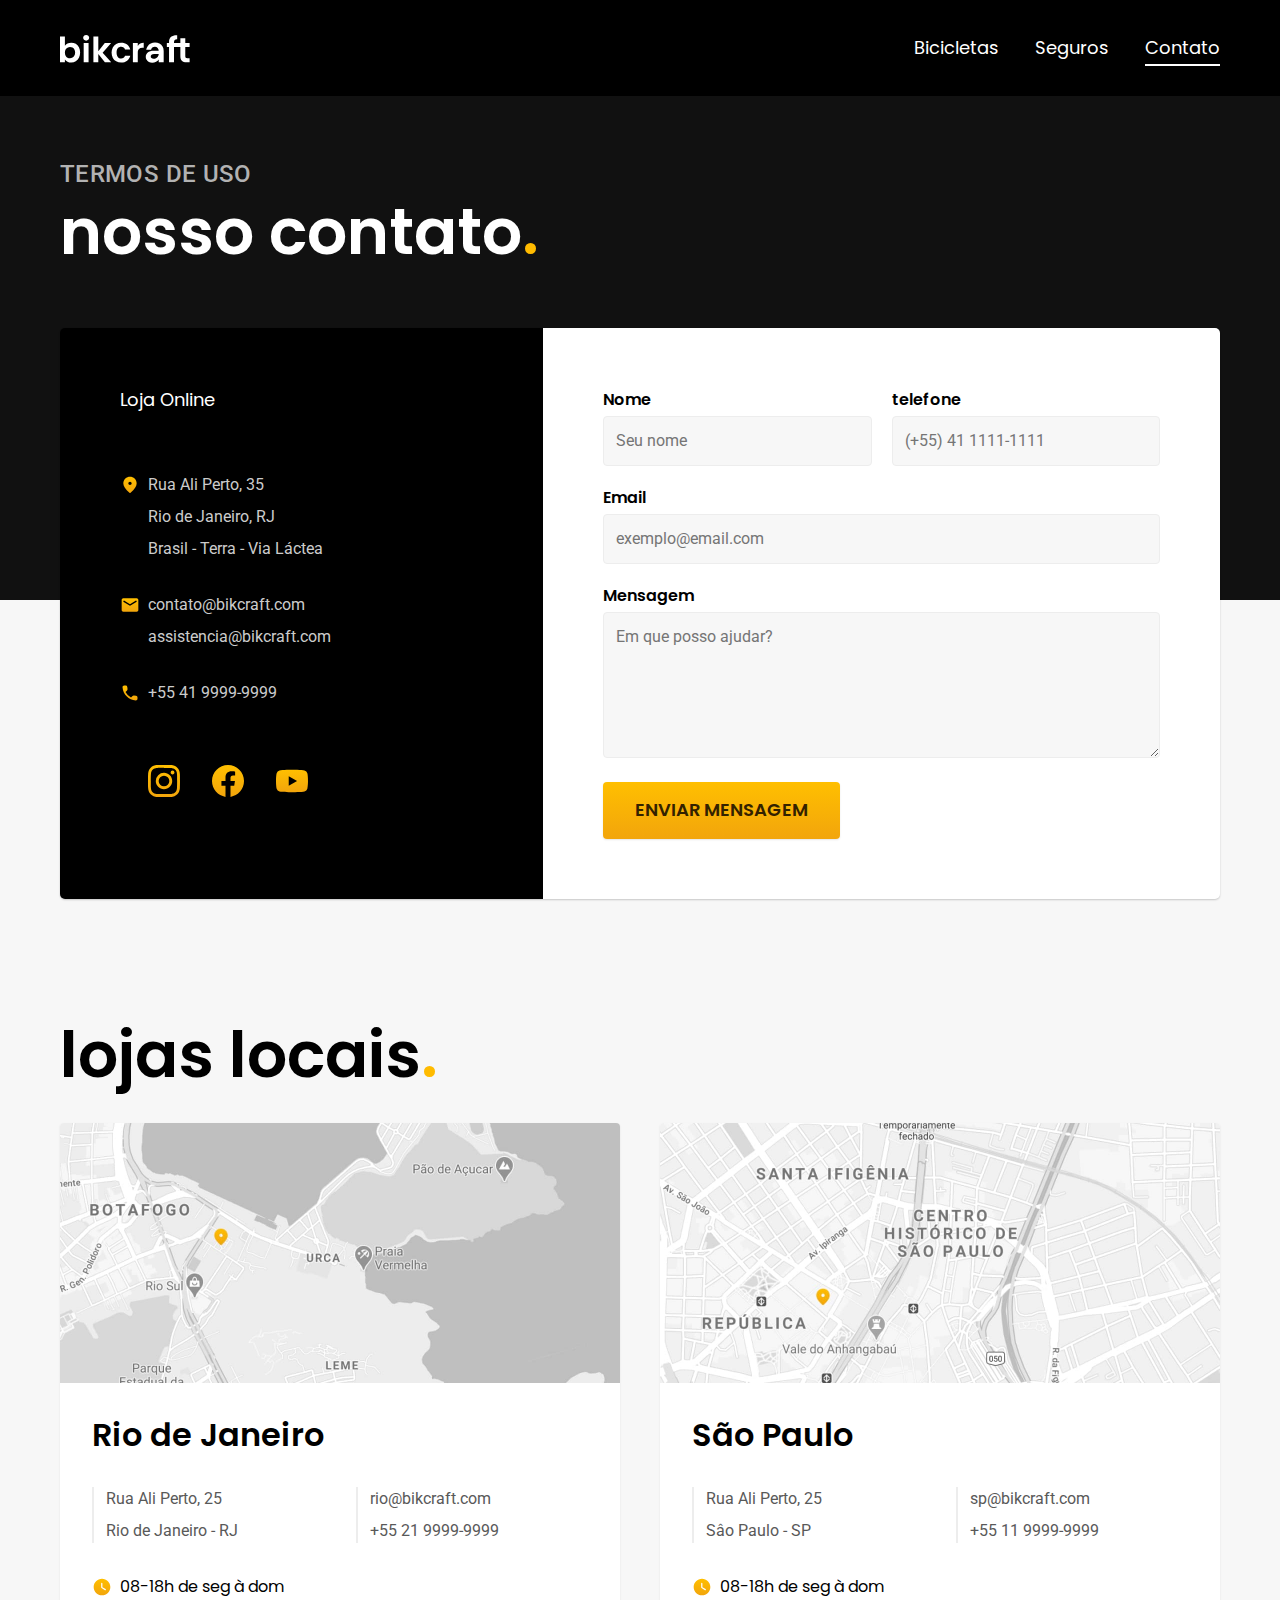
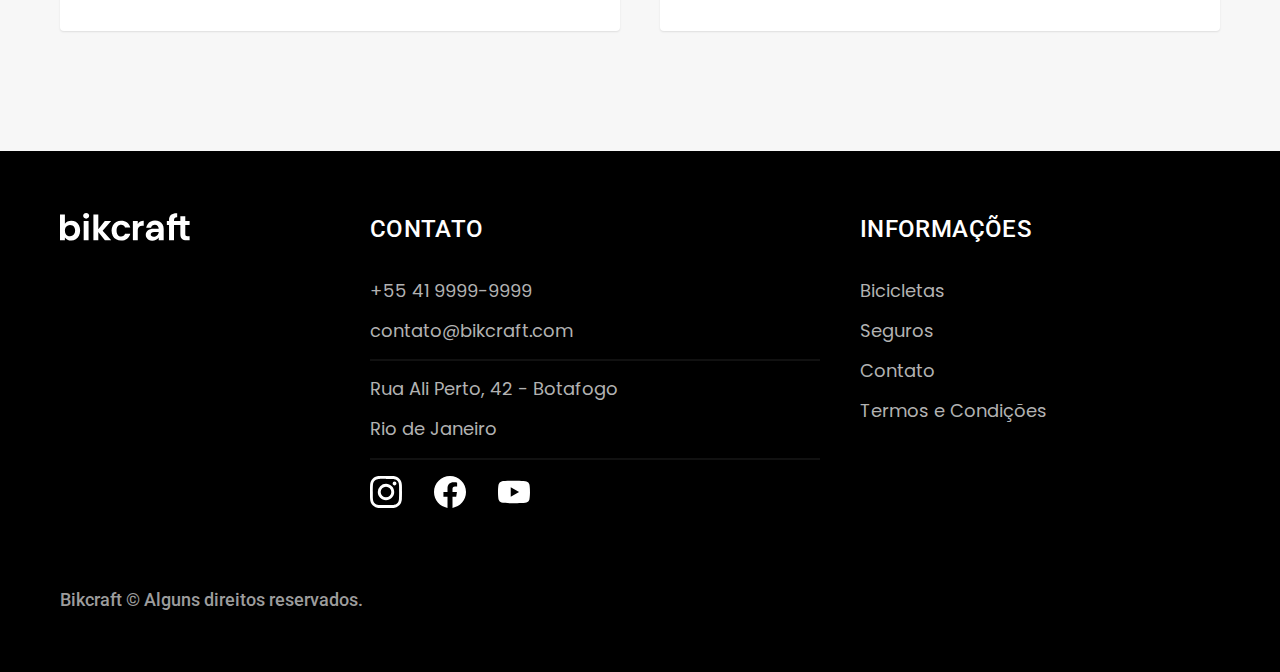
==== commit 48b75508: "More link bugs on mobile devices fixed" ====
--- a/contato/contato.html
+++ b/contato/contato.html
@@ -7,8 +7,8 @@
     <meta name="viewport" content="width=device-width, initial-scale=1.0">
     <meta name="description" content="Bicicletas elétricas de alta precisão e qualidade,  feitas sob medida para o cliente. Explore o mundo na sua velocidade com a Bikcraft.">
 
-    <link rel=" preload" href="/css/style.min.css" as="style">
-    <link rel="stylesheet" href="/css/style.min.css">
+    <link rel=" preload" href="/css/style.css" as="style">
+    <link rel="stylesheet" href="/css/style.css">
 
     <link rel="preconnect" href="https://fonts.googleapis.com">
     <link rel="preconnect" href="https://fonts.gstatic.com" crossorigin>
@@ -22,7 +22,7 @@
     <header class="header-bg">
         <div class="container header">
             <a href="../index.html">
-                <img src="../resources/img/bikcraft.svg" alt="Bikcraft" width="132" height="32"> width="132" height="32">
+                <img src="../resources/img/bikcraft.svg" alt="Bikcraft" width="132" height="32">
             </a>
             <nav aria-label="Navegação">
                 <ul class="header-menu font-1-m cor-0">
--- a/css/style.css
+++ b/css/style.css
@@ -0,0 +1,25 @@
+@import url(../css/global/global.css);
+@import url(/css/global/header.css);
+@import url(/css/home/introducao.css);
+@import url(/css/utilities/components.css);
+@import url(/css/utilities/typography.css);
+@import url(/css/utilities/colors.css);
+@import url(/css/bikes/bikes-list.css);
+@import url(/css/home/tecnologia.css);
+@import url(/css/home/parceiros.css);
+@import url(/css/home/depoimento.css);
+@import url(/css/seguros/seguros.css);
+@import url(/css/global/footer.css);
+
+@import url(/css/termos/termos.css);
+@import url(/css/bikes/bikes.css);
+@import url(/css/seguros/vantagens.css);
+@import url(/css/seguros/perguntas.css);
+@import url(/css/bike/bike.css);
+@import url(/css/bike/seguro.css);
+@import url(/css/contato/contato.css);
+@import url(/css/contato/lojas.css);
+@import url(/css/utilities/formulario.css);
+@import url(/css/orcamento/orcamento.css);
+
+@import url(/css/utilities/animacao.css);
--- a/css/style.css
+++ b/css/style.css
@@ -0,0 +1,25 @@
+@import url(../css/global/global.css);
+@import url(/css/global/header.css);
+@import url(/css/home/introducao.css);
+@import url(/css/utilities/components.css);
+@import url(/css/utilities/typography.css);
+@import url(/css/utilities/colors.css);
+@import url(/css/bikes/bikes-list.css);
+@import url(/css/home/tecnologia.css);
+@import url(/css/home/parceiros.css);
+@import url(/css/home/depoimento.css);
+@import url(/css/seguros/seguros.css);
+@import url(/css/global/footer.css);
+
+@import url(/css/termos/termos.css);
+@import url(/css/bikes/bikes.css);
+@import url(/css/seguros/vantagens.css);
+@import url(/css/seguros/perguntas.css);
+@import url(/css/bike/bike.css);
+@import url(/css/bike/seguro.css);
+@import url(/css/contato/contato.css);
+@import url(/css/contato/lojas.css);
+@import url(/css/utilities/formulario.css);
+@import url(/css/orcamento/orcamento.css);
+
+@import url(/css/utilities/animacao.css);
